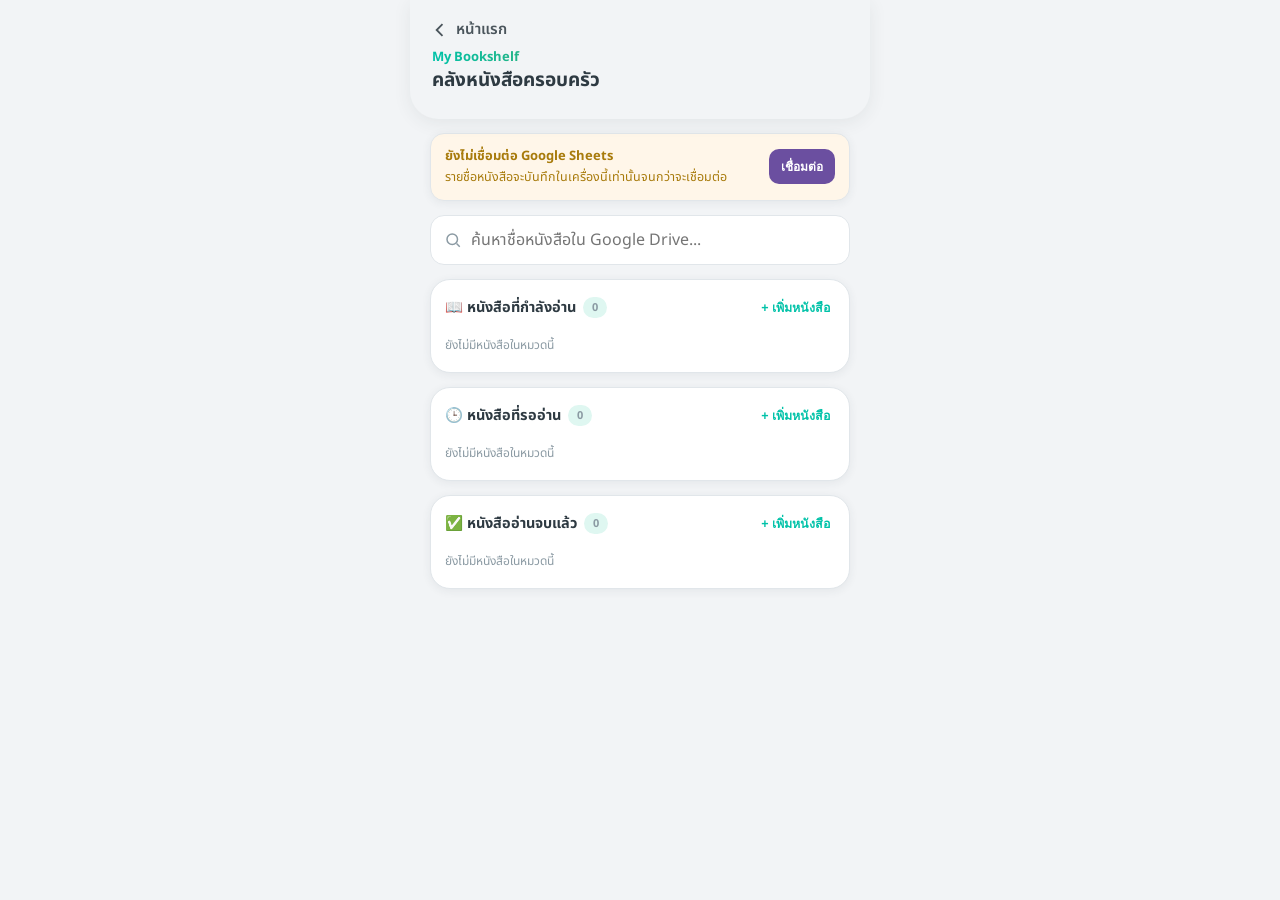
==== bookshelf/index.html @ 082a6a0f "Add files via upload" ====
<!DOCTYPE html>
<html lang="th">
<head>
<meta charset="UTF-8">
<meta name="viewport" content="width=device-width, initial-scale=1, viewport-fit=cover">
<title>My Bookshelf — My Family Funds</title>
<meta name="theme-color" content="#00C2A8">
<link rel="preconnect" href="https://fonts.googleapis.com">
<link href="https://fonts.googleapis.com/css2?family=Prompt:wght@500;600;700&family=Noto+Sans+Thai:wght@400;500;600;700&display=swap" rel="stylesheet">
<link rel="stylesheet" href="../shell.css">
<script src="../data-safety.js"></script>
<script src="https://accounts.google.com/gsi/client" async defer></script>
</head>
<body>

<div class="mff-app" style="padding-bottom:20px">

  <div class="mff-hero-wrap" style="padding-bottom:20px;border-radius:0 0 28px 28px">
    <div class="mff-topbar">
      <a class="back" href="../index.html" id="topBack">
        <svg viewBox="0 0 24 24" fill="none" stroke="currentColor" stroke-width="2.2"><path d="M15 5 8 12l7 7"/></svg>
        หน้าแรก
      </a>
      <span></span>
    </div>
    <div class="mff-hero" style="padding-top:0">
      <p class="eyebrow" style="margin-bottom:2px">My Bookshelf</p>
      <h1 style="font-size:19px;white-space:nowrap">คลังหนังสือครอบครัว</h1>
    </div>
  </div>

  <div id="sheetsBanner"></div>
  <div id="viewRoot"></div>

</div>

<script src="../config.js"></script>
<script src="../portfolio/auth-open.js"></script>
<script>
(function(){
'use strict';

const SHELVES=[
  {key:'reading', title:'หนังสือที่กำลังอ่าน', icon:'📖'},
  {key:'queued', title:'หนังสือที่รออ่าน', icon:'🕒'},
  {key:'finished', title:'หนังสืออ่านจบแล้ว', icon:'✅'},
];

/* ===================== Google Sheets sync — save shelf lists to a
   separate "BookshelfItems" tab in the same spreadsheet ===================== */
const SHEETS_SCOPE='https://www.googleapis.com/auth/spreadsheets';
const DRIVE_SCOPE='https://www.googleapis.com/auth/drive.readonly';
const CACHE_KEY='mff_bookshelf_cache_v1';
const SEARCH_CACHE_KEY='mff_bookshelf_search_cache_v2';
const BOOK_META_CACHE_KEY='mff_bookshelf_meta_cache_v1';
const TAB='BookshelfItems';
const HEADERS=['ID','Title','Status','DriveFileId','DriveFileName','MimeType','Size','WebViewLink','AddedAt','UpdatedAt'];

let sheetsToken=null, sheetsTokenExpiresAt=0, sheetsClient=null;
let driveToken=null, driveTokenExpiresAt=0, driveClient=null;
let sheetId=localStorage.getItem('google_sheet_id')||'';
let books=[]; // {id,title,status,driveFileId,driveFileName,mimeType,size,webViewLink,addedAt,updatedAt}
let view={mode:'home'}; // 'home' | 'search'
let searchResults=[];
let searchTimer=null;
let selectedFileIds=new Set();

function getGoogleClientId(){return localStorage.getItem('google_client_id')||'';}
function esc(s){return String(s??'').replace(/[&<>'"]/g,c=>({'&':'&amp;','<':'&lt;','>':'&gt;',"'":'&#39;','"':'&quot;'}[c]));}
function uuid(){return 'b_'+Date.now().toString(36)+'_'+Math.random().toString(36).slice(2,9);}
function fmtSize(bytes){
  bytes=Number(bytes)||0;
  if(!bytes) return '';
  if(bytes<1024*1024) return Math.round(bytes/1024)+' KB';
  return (bytes/1024/1024).toFixed(1)+' MB';
}
function toast(msg){
  let t=document.getElementById('mffToast');
  if(!t){ t=document.createElement('div'); t.id='mffToast';
    t.style.cssText='position:fixed;left:50%;bottom:30px;transform:translateX(-50%);background:#14211D;color:#fff;padding:10px 16px;border-radius:999px;font-size:12.5px;z-index:6500;opacity:0;transition:opacity .2s;max-width:85vw;text-align:center';
    document.body.appendChild(t);
  }
  t.textContent=msg; t.style.opacity='1';
  clearTimeout(toast._tm); toast._tm=setTimeout(()=>{t.style.opacity='0';},2600);
}

/* ===================== tiny modal helper ===================== */
function modal(title, bodyHtml, buttons){
  closeModal();
  const d=document.createElement('div');
  d.id='mffModal';
  d.style.cssText='position:fixed;inset:0;z-index:5000;background:rgba(20,33,29,.45);display:flex;align-items:flex-end;justify-content:center';
  d.innerHTML=`<div style="width:100%;max-width:460px;max-height:80vh;background:var(--bg);border-radius:22px 22px 0 0;display:flex;flex-direction:column;overflow:hidden">
    <h3 style="margin:0;padding:18px 20px 10px;font-size:16px;flex:none">${esc(title)}</h3>
    <div id="mffModalBody" style="flex:1;min-height:0;overflow-y:auto;padding:0 20px">${bodyHtml}</div>
    <div style="display:flex;gap:10px;flex:none;padding:14px 20px calc(16px + env(safe-area-inset-bottom,0px))" id="mffModalBtns"></div>
  </div>`;
  document.body.appendChild(d);
  const btnWrap=document.getElementById('mffModalBtns');
  buttons.forEach(b=>{
    const btn=document.createElement('button');
    btn.className='mff-btn '+(b.ghost?'mff-btn-ghost':'mff-btn-primary');
    btn.textContent=b.label;
    btn.onclick=b.onClick;
    btnWrap.appendChild(btn);
  });
  d.addEventListener('click',e=>{ if(e.target===d) closeModal(); });
}
function closeModal(){ document.getElementById('mffModal')?.remove(); }

/* ===================== Google Sheets sync (same pattern as other modules) ===================== */
function sheetHeaders(extra){return Object.assign({'Authorization':'Bearer '+sheetsToken},extra||{});}
function ensureSheetsClient(cid){
  if(!window.google?.accounts?.oauth2){toast('Google API ยังโหลดไม่เสร็จ ลองใหม่อีกครั้ง');return null;}
  if(!sheetsClient||sheetsClient._cid!==cid){
    sheetsClient=google.accounts.oauth2.initTokenClient({client_id:cid,scope:SHEETS_SCOPE,callback:async r=>{
      if(r.error){toast('เชื่อมต่อ Google Sheets ไม่สำเร็จ');return;}
      sheetsToken=r.access_token;
      sheetsTokenExpiresAt=Date.now()+Math.max(60,(Number(r.expires_in)||3600)-60)*1000;
      window.MFFGoogleSession?.saveSheetsToken(sheetsToken,sheetsTokenExpiresAt);
      localStorage.setItem('google_sheets_connected','1');
      renderSheetsBanner();
      if(sheetsClient._mffResolve){const rr=sheetsClient._mffResolve;sheetsClient._mffResolve=null;rr(true);}
      render(); toast('เชื่อมต่อ Google Sheets แล้ว • ยังไม่ดึงข้อมูลอัตโนมัติ');
    }});
    sheetsClient._cid=cid;
  }
  return sheetsClient;
}
async function ensureSheetsAccess(interactive=true){
  if(sheetsToken && Date.now()<sheetsTokenExpiresAt) return true;
  const cached=window.MFFGoogleSession?.getSheetsToken();
  if(cached?.token){ sheetsToken=cached.token; sheetsTokenExpiresAt=cached.expiresAt; return true; }
  if(!interactive) return false;
  const cid=getGoogleClientId(); if(!cid||!sheetId) return false;
  const c=ensureSheetsClient(cid); if(!c) return false;
  // No silent OAuth here: navigation/module load must never trigger Google authorization.
  // If the session token is absent/expired, the user must explicitly reconnect from Settings.
  return false;
}
async function sheetsApi(url,opts={}){
  if(!sheetsToken) throw new Error('Google Sheets ยังไม่ได้รับสิทธิ์');
  const r=await fetch(url,Object.assign({headers:sheetHeaders({'Content-Type':'application/json'})},opts));
  if(r.status===401||r.status===403){localStorage.removeItem('google_sheets_connected');window.MFFGoogleSession?.clearSheetsToken();sheetsToken=null;throw new Error('สิทธิ์หมดอายุ กรุณาเชื่อมต่อใหม่');}
  if(!r.ok)throw new Error(await r.text());
  return r.json();
}
async function ensureBookshelfTab(){
  const meta=await sheetsApi(`https://sheets.googleapis.com/v4/spreadsheets/${encodeURIComponent(sheetId)}?fields=sheets.properties`);
  const titles=(meta.sheets||[]).map(s=>s.properties.title);
  if(!titles.includes(TAB)){
    await sheetsApi(`https://sheets.googleapis.com/v4/spreadsheets/${encodeURIComponent(sheetId)}:batchUpdate`,{method:'POST',body:JSON.stringify({requests:[{addSheet:{properties:{title:TAB}}}]})});
    await sheetsApi(`https://sheets.googleapis.com/v4/spreadsheets/${encodeURIComponent(sheetId)}/values/${TAB}!A1?valueInputOption=USER_ENTERED`,{method:'PUT',body:JSON.stringify({range:`${TAB}!A1`,majorDimension:'ROWS',values:[HEADERS]})});
  }
}
function mergeById(localList, remoteList){
  const map=new Map();
  remoteList.forEach(r=>map.set(r.id, r));
  localList.forEach(l=>{
    const r=map.get(l.id);
    if(!r){ map.set(l.id, l); return; }
    const lt=Date.parse(l.updatedAt)||0, rt=Date.parse(r.updatedAt)||0;
    map.set(l.id, lt>rt ? l : r);
  });
  return Array.from(map.values());
}
async function pullBooks(force){
  const j=await sheetsApi(`https://sheets.googleapis.com/v4/spreadsheets/${encodeURIComponent(sheetId)}/values/${TAB}!A:J`);
  const rows=(j.values||[]).slice(1);
  const remote=rows.filter(r=>r[0]).map(r=>({id:r[0],title:r[1]||'',status:r[2]||'queued',driveFileId:r[3]||'',driveFileName:r[4]||'',mimeType:r[5]||'',size:r[6]||'',webViewLink:r[7]||'',addedAt:r[8]||'',updatedAt:r[9]||''}));
  if(force){ books=remote; saveCache(); return; }
  const merged=mergeById(books, remote);
  const needsPushBack = JSON.stringify(merged.slice().sort((a,b)=>a.id<b.id?-1:1)) !== JSON.stringify(remote.slice().sort((a,b)=>a.id<b.id?-1:1));
  books=merged;
  saveCache();
  if(needsPushBack) await pushBooks();
}
async function pushBooks(){
  const values=[HEADERS].concat(books.map(b=>[b.id,b.title,b.status,b.driveFileId,b.driveFileName,b.mimeType,b.size,b.webViewLink,b.addedAt,b.updatedAt]));
  await ensureBookshelfTab();
  await sheetsApi(`https://sheets.googleapis.com/v4/spreadsheets/${encodeURIComponent(sheetId)}/values/${TAB}!A:J:clear`,{method:'POST',body:'{}'});
  await sheetsApi(`https://sheets.googleapis.com/v4/spreadsheets/${encodeURIComponent(sheetId)}/values/${TAB}!A1?valueInputOption=USER_ENTERED`,{method:'PUT',body:JSON.stringify({range:`${TAB}!A1`,majorDimension:'ROWS',values})});
}
async function syncSave(){
  saveCache();
  try{ localStorage.setItem('mff_sync_dirty_v1_bookshelf','1'); }catch(e){}
  toast('บันทึกในเครื่องแล้ว • กด Smart Sync ที่ Settings เพื่อซิงก์ Google Sheets');
}
function saveCache(){ try{ localStorage.setItem(CACHE_KEY, JSON.stringify(books)); }catch(e){} }
function loadCache(){ try{ const raw=localStorage.getItem(CACHE_KEY); if(raw) books=JSON.parse(raw); }catch(e){} }

function renderSheetsBanner(){
  const el=document.getElementById('sheetsBanner');
  const connected = sheetsToken || (localStorage.getItem('google_sheets_connected')==='1' && sheetId);
  if(!connected){
    el.innerHTML=`
      <div class="mff-banner">
        <div><b>ยังไม่เชื่อมต่อ Google Sheets</b>รายชื่อหนังสือจะบันทึกในเครื่องนี้เท่านั้นจนกว่าจะเชื่อมต่อ</div>
        <button id="connectSheetsBtn" type="button">เชื่อมต่อ</button>
      </div>`;
    document.getElementById('connectSheetsBtn').onclick=openConnectSheetsForm;
    return;
  }
  const lastSync=localStorage.getItem('sheet_last_sync_bookshelf');
  el.innerHTML=`
    <div class="mff-sync-bar">
      <div class="mff-sync-bar-status">☁️ เชื่อมต่อ Google Sheets แล้ว${lastSync?(' • ซิงก์ล่าสุด '+esc(lastSync)):''}</div>
      <div class="mff-sync-bar-actions">
        <a href="../settings/index.html" class="mff-sync-bar-btn" style="text-decoration:none;display:inline-block">จัดการซิงก์ที่ Setting</a>
      </div>
    </div>`;
}
function openConnectSheetsForm(){
  const cid=localStorage.getItem('google_client_id')||'';
  const sid=sheetId||'';
  const html=`
    <div class="mff-field-row"><div class="lbl">Client ID</div><input id="cfCid" value="${esc(cid)}" placeholder="วาง Google OAuth Client ID"></div>
    <div class="mff-field-row"><div class="lbl">Sheet ID</div><input id="cfSid" value="${esc(sid)}" placeholder="ใช้ Spreadsheet ID เดียวกับโมดูลอื่น"></div>
    <p style="font-size:11.5px;color:var(--ink-soft);padding:0 0 6px">ใช้ Client ID / Sheet ID ชุดเดียวกับโมดูลอื่นได้เลย ข้อมูลจะไปอยู่คนละแท็บ (BookshelfItems)</p>`;
  modal('เชื่อมต่อ Google Sheets', html, [
    {label:'ยกเลิก', ghost:true, onClick:closeModal},
    {label:'เชื่อมต่อ', onClick:async()=>{
      const cid=document.getElementById('cfCid').value.trim();
      const sid=document.getElementById('cfSid').value.trim();
      if(!cid||!sid){ toast('กรุณากรอกให้ครบ'); return; }
      localStorage.setItem('google_client_id',cid);
      sheetId=sid; localStorage.setItem('google_sheet_id',sid);
      closeModal();
      const c=ensureSheetsClient(cid);
      if(c) c.requestAccessToken({prompt:'consent'});
    }}
  ]);
}

/* ===================== Google Drive (read-only search + download) ===================== */
function ensureDriveClient(cid){
  if(!window.google?.accounts?.oauth2){toast('Google API ยังโหลดไม่เสร็จ ลองใหม่อีกครั้ง');return null;}
  if(!driveClient||driveClient._cid!==cid){
    driveClient=google.accounts.oauth2.initTokenClient({client_id:cid,scope:DRIVE_SCOPE,callback:r=>{
      if(r.error){toast('เชื่อมต่อ Google Drive ไม่สำเร็จ');return;}
      driveToken=r.access_token;
      driveTokenExpiresAt=Date.now()+Math.max(60,(Number(r.expires_in)||3600)-60)*1000;
      window.MFFGoogleSession?.saveDriveToken(driveToken,driveTokenExpiresAt);
      localStorage.setItem('google_drive_connected','1');
      if(driveClient._mffResolve){const rr=driveClient._mffResolve;driveClient._mffResolve=null;rr(true);}
    }});
    driveClient._cid=cid;
  }
  return driveClient;
}
async function ensureDriveAccess(promptType){
  if(driveToken && Date.now()<driveTokenExpiresAt) return true;
  const cached=window.MFFGoogleSession?.getDriveToken();
  if(cached?.token){ driveToken=cached.token; driveTokenExpiresAt=cached.expiresAt; return true; }
  const cid=getGoogleClientId();
  if(!cid){ toast('กรุณาเชื่อมต่อ Google Sheets ก่อน (ใช้ Client ID เดียวกัน)'); return false; }
  const c=ensureDriveClient(cid); if(!c) return false;
  // Only an explicit user action should request Drive OAuth.
  if(promptType==='consent'){
    return new Promise(resolve=>{
      c._mffResolve=resolve;
      try{ c.requestAccessToken({prompt:'consent'}); }catch(e){ c._mffResolve=null; resolve(false); }
      setTimeout(()=>{ if(c._mffResolve){ c._mffResolve=null; resolve(!!driveToken); } },8000);
    });
  }
  return false;
}
function fileIconSvg(mimeType){
  if((mimeType||'').includes('pdf')) return `<svg viewBox="0 0 24 24" fill="none" stroke="currentColor" stroke-width="1.8"><path d="M6 3h8l4 4v14H6z"/><path d="M14 3v4h4"/></svg>`;
  if((mimeType||'').includes('image')) return `<svg viewBox="0 0 24 24" fill="none" stroke="currentColor" stroke-width="1.8"><rect x="3" y="4" width="18" height="16" rx="2"/><circle cx="8.5" cy="9.5" r="1.5"/><path d="m21 16-5-5-9 9"/></svg>`;
  return `<svg viewBox="0 0 24 24" fill="none" stroke="currentColor" stroke-width="1.8"><path d="M6 3h8l4 4v14H6z"/><path d="M14 3v4h4"/><path d="M9 13h6M9 17h6"/></svg>`;
}
function normalizeSearchTerm(term){return String(term||'').trim().toLowerCase().replace(/\s+/g,' ');}
function bookCacheKey(file){
  if(file && file.id) return 'drive:'+String(file.id);
  return 'title:'+normalizeSearchTerm(file && (file.title||file.name||''));
}
function loadSearchCache(){try{return JSON.parse(localStorage.getItem(SEARCH_CACHE_KEY)||'{}')||{};}catch(e){return {};}}
function saveSearchCache(cache){try{localStorage.setItem(SEARCH_CACHE_KEY,JSON.stringify(cache));}catch(e){}}
function loadBookMetaCache(){try{return JSON.parse(localStorage.getItem(BOOK_META_CACHE_KEY)||'{}')||{};}catch(e){return {};}}
function saveBookMetaCache(cache){try{localStorage.setItem(BOOK_META_CACHE_KEY,JSON.stringify(cache));}catch(e){}}
function cacheSearchResults(term,results){
  const cache=loadSearchCache();
  const now=new Date().toISOString();
  cache[normalizeSearchTerm(term)]={results:Array.isArray(results)?results:[],fetchedAt:now,version:2};
  (Array.isArray(results)?results:[]).forEach(f=>{
    const k=bookCacheKey(f); if(!k)return;
    const meta=loadBookMetaCache();
    meta[k]=Object.assign({},meta[k]||{},f,{cachedAt:now});
    saveBookMetaCache(meta);
  });
  saveSearchCache(cache);
}
function clearBookSearchCache(){try{localStorage.removeItem(SEARCH_CACHE_KEY);localStorage.removeItem(BOOK_META_CACHE_KEY);}catch(e){} toast('ล้างแคชการค้นหาแล้ว');}
function findSavedBook(term){
  const k=normalizeSearchTerm(term); if(!k)return null;
  return books.find(b=>normalizeSearchTerm(b.title)===k) || books.find(b=>normalizeSearchTerm(b.driveFileName)===k) || null;
}
async function driveQuickSearch(term){
  const q=encodeURIComponent(`name contains '${term.replace(/'/g,"\\'")}' and trashed=false`);
  const url=`https://www.googleapis.com/drive/v3/files?q=${q}&fields=files(id,name,mimeType,size,webViewLink)&pageSize=30&supportsAllDrives=true&includeItemsFromAllDrives=true&corpora=allDrives`;
  const r=await fetch(url,{headers:{Authorization:'Bearer '+driveToken}});
  if(r.status===401||r.status===403){ driveToken=null; window.MFFGoogleSession?.clearDriveToken(); throw new Error('สิทธิ์ Drive หมดอายุ กรุณาเชื่อมต่อใหม่'); }
  if(!r.ok) throw new Error(await r.text());
  const j=await r.json();
  return j.files||[];
}
async function doSearch(term,force=false){
  const box=document.getElementById('searchStatus');
  const key=normalizeSearchTerm(term);
  if(!key){ searchResults=[]; selectedFileIds.clear(); renderSearchView(); return; }
  const cache=loadSearchCache();
  if(!force && cache[key]?.results){
    searchResults=cache[key].results;
    renderSearchView();
    return;
  }
  const ok=await ensureDriveAccess();
  if(!ok){ if(box) box.textContent='ยังไม่ได้เชื่อมต่อ Google Drive'; renderDriveConnectPrompt(); return; }
  if(box) box.textContent='กำลังค้นหาครั้งแรก...';
  try{
    searchResults=await driveQuickSearch(term);
    cache[key]={results:searchResults,fetchedAt:new Date().toISOString()};
    saveSearchCache(cache);
    renderSearchView();
  }catch(e){
    console.error(e);
    if(box) box.textContent='ค้นหาไม่สำเร็จ: '+e.message;
  }
}
async function downloadDriveFile(file, btnEl){
  btnEl?.classList.add('loading');
  try{
    const ok=await ensureDriveAccess('none');
    if(!ok) throw new Error('ยังไม่ได้เชื่อมต่อ Google Drive');
    const isNative=(file.mimeType||'').startsWith('application/vnd.google-apps.');
    const url=isNative
      ? `https://www.googleapis.com/drive/v3/files/${file.id}/export?mimeType=application/pdf`
      : `https://www.googleapis.com/drive/v3/files/${file.id}?alt=media`;
    const r=await fetch(url,{headers:{Authorization:'Bearer '+driveToken}});
    if(!r.ok) throw new Error('ดาวน์โหลดไม่สำเร็จ');
    const blob=await r.blob();
    const a=document.createElement('a');
    a.href=URL.createObjectURL(blob);
    a.download=isNative ? (file.name+'.pdf') : file.name;
    document.body.appendChild(a); a.click(); a.remove();
    toast('ดาวน์โหลดแล้ว');
  }catch(e){ toast(e.message||'ดาวน์โหลดไม่สำเร็จ'); }
  btnEl?.classList.remove('loading');
}

/* ===================== rendering ===================== */
function render(){
  const root=document.getElementById('viewRoot');
  if(view.mode==='search'){ renderSearchView(); return; }
  root.innerHTML=`
    <div class="mff-search-wrap">
      <svg viewBox="0 0 24 24" fill="none" stroke="currentColor" stroke-width="2"><circle cx="11" cy="11" r="7"/><path d="m21 21-4.3-4.3"/></svg>
      <input id="bookSearch" class="mff-search-input" placeholder="ค้นหาชื่อหนังสือใน Google Drive..." autocomplete="off">
    </div>
    ${SHELVES.map(sh=>renderShelf(sh)).join('')}
  `;
  document.getElementById('bookBack')?.remove();
  const input=document.getElementById('bookSearch');
  input.addEventListener('input',()=>{
    clearTimeout(searchTimer);
    const term=input.value;
    searchTimer=setTimeout(()=>{
      if(term.trim()){ view={mode:'search'}; doSearch(term); }
    },450);
  });
  input.addEventListener('keydown',e=>{ if(e.key==='Enter'){ clearTimeout(searchTimer); view={mode:'search'}; doSearch(input.value); } });

  wireShelfEvents();
}

function renderShelf(sh){
  const list=books.filter(b=>b.status===sh.key);
  return `
    <div class="mff-shelf" data-shelf="${sh.key}">
      <div class="mff-shelf-head">
        <h4>${sh.icon} ${sh.title} <span class="count">${list.length}</span></h4>
        <button class="mff-shelf-add" data-addmanual="${sh.key}">+ เพิ่มหนังสือ</button>
      </div>
      ${list.length? list.map(b=>`
        <div class="mff-book-row" data-id="${esc(b.id)}">
          <div class="b-icon">${fileIconSvg(b.mimeType)}</div>
          <div class="b-title">${b.webViewLink?`<a href="${esc(b.webViewLink)}" target="_blank" rel="noopener">${esc(b.title)}</a>`:esc(b.title)}</div>
          <button class="b-del" data-del="${esc(b.id)}" aria-label="ลบ">×</button>
        </div>`).join('') : `<div class="mff-shelf-empty">ยังไม่มีหนังสือในหมวดนี้</div>`}
    </div>`;
}

function wireShelfEvents(){
  document.querySelectorAll('[data-addmanual]').forEach(btn=>{
    btn.addEventListener('click',()=>openManualAddModal(btn.dataset.addmanual));
  });
  document.querySelectorAll('[data-del]').forEach(btn=>{
    btn.addEventListener('click',()=>{
      const id=btn.dataset.del;
      const b=books.find(x=>x.id===id);
      modal('ลบหนังสือเล่มนี้?', `<p style="font-size:13.5px;color:var(--ink-soft);margin:14px 0">ต้องการลบ "<b>${esc(b?.title||'')}</b>" ออกจากชั้นหนังสือใช่ไหม</p>`, [
        {label:'ยกเลิก', ghost:true, onClick:closeModal},
        {label:'ลบ', onClick:async()=>{
          books=books.filter(x=>x.id!==id);
          closeModal(); render();
          await syncSave();
        }}
      ]);
    });
  });
}

function openManualAddModal(shelfKey){
  const html=`
    <div class="mff-search-wrap" style="margin:14px 0 0">
      <svg viewBox="0 0 24 24" fill="none" stroke="currentColor" stroke-width="2"><circle cx="11" cy="11" r="7"/><path d="m21 21-4.3-4.3"/></svg>
      <input id="manualSearch" class="mff-search-input" placeholder="พิมพ์ชื่อหนังสือเพื่อค้นหาใน Drive..." autocomplete="off">
    </div>
    <div id="manualStatus" style="font-size:11.5px;color:var(--ink-soft);padding:8px 2px 0">พิมพ์เพื่อค้นหาไฟล์จริงจาก Google Drive</div>
    <div id="manualResults" style="padding:6px 0 4px"></div>
    <div style="border-top:1px solid var(--line);margin-top:6px;padding-top:10px 0 0">
      <button type="button" id="manualFallbackBtn" style="width:100%;text-align:left;background:none;border:0;color:var(--primary);font-size:12px;font-weight:600;cursor:pointer;padding:10px 0">
        ไม่เจอไฟล์ที่ต้องการ? เพิ่มแค่ชื่อหนังสือเอง (ไม่ผูกไฟล์) →
      </button>
    </div>
  `;
  modal('เพิ่มหนังสือ', html, [
    {label:'ยกเลิก', ghost:true, onClick:closeModal}
  ]);

  const input=document.getElementById('manualSearch');
  const statusEl=document.getElementById('manualStatus');
  const resultsEl=document.getElementById('manualResults');
  let timer=null;

  async function runSearch(term){
    if(!term.trim()){ resultsEl.innerHTML=''; statusEl.textContent='พิมพ์เพื่อค้นหาไฟล์จริงจาก Google Drive'; return; }
    const ok=await ensureDriveAccess();
    if(!ok){ statusEl.textContent='ยังไม่ได้เชื่อมต่อ Google Drive'; closeModal(); renderDriveConnectPrompt(); return; }
    statusEl.textContent='กำลังค้นหา...';
    try{
      const files=await driveQuickSearch(term);
      statusEl.textContent=files.length?`พบ ${files.length} รายการ — แตะเพื่อเพิ่ม`:'ไม่พบไฟล์ที่ตรงกับคำค้นหา';
      resultsEl.innerHTML=files.map(f=>`
        <div class="mff-file-row" data-pickfile="${esc(f.id)}" style="cursor:pointer;padding:9px 10px">
          <div class="mff-file-icon" style="width:34px;height:34px">${fileIconSvg(f.mimeType)}</div>
          <div class="mff-file-meta">
            <div class="fn" style="font-size:12.5px">${esc(f.name)}</div>
            <div class="fs">${fmtSize(f.size)}</div>
          </div>
        </div>`).join('');
      resultsEl.querySelectorAll('[data-pickfile]').forEach(row=>{
        row.addEventListener('click', async()=>{
          const f=files.find(x=>x.id===row.dataset.pickfile);
          if(!f) return;
          const now=new Date().toISOString();
          const exists=books.find(b=>b.driveFileId===f.id || normalizeSearchTerm(b.title)===normalizeSearchTerm(f.name));
          if(exists){ toast('หนังสือเล่มนี้มีอยู่ใน My Books แล้ว'); return; }
          books.push({id:uuid(), title:f.name, status:shelfKey, driveFileId:f.id, driveFileName:f.name, mimeType:f.mimeType||'', size:f.size||'', webViewLink:f.webViewLink||'', addedAt:now, updatedAt:now});
          closeModal(); render();
          toast('เพิ่มหนังสือแล้ว');
          await syncSave();
        });
      });
    }catch(e){ statusEl.textContent='ค้นหาไม่สำเร็จ: '+e.message; }
  }

  input.addEventListener('input',()=>{ clearTimeout(timer); const term=input.value; timer=setTimeout(()=>runSearch(term),450); });
  input.addEventListener('keydown',e=>{ if(e.key==='Enter'){ clearTimeout(timer); runSearch(input.value); } });

  document.getElementById('manualFallbackBtn').addEventListener('click',()=>{
    const title=(input.value||'').trim();
    openManualTitleOnlyModal(shelfKey, title);
  });
}

function openManualTitleOnlyModal(shelfKey, prefill){
  const html=`<div class="mff-field-row" style="padding-top:14px"><div class="lbl">ชื่อหนังสือ</div><input id="manualTitle" placeholder="พิมพ์ชื่อหนังสือ" value="${esc(prefill||'')}"></div>
  <p style="font-size:11.5px;color:var(--ink-faint);padding:0 0 6px">เพิ่มแบบนี้จะไม่มีไฟล์ผูกไว้ เปิดอ่าน/ดาวน์โหลดไม่ได้ เหมาะกับหนังสือเล่มจริงที่ไม่ได้อยู่ใน Drive</p>`;
  modal('เพิ่มชื่อหนังสือ (ไม่ผูกไฟล์)', html, [
    {label:'ยกเลิก', ghost:true, onClick:closeModal},
    {label:'บันทึก', onClick:async()=>{
      const title=document.getElementById('manualTitle').value.trim();
      if(!title){ toast('กรุณากรอกชื่อหนังสือ'); return; }
      const now=new Date().toISOString();
      books.push({id:uuid(), title, status:shelfKey, driveFileId:'', driveFileName:'', mimeType:'', size:'', webViewLink:'', addedAt:now, updatedAt:now});
      closeModal(); render();
      await syncSave();
    }}
  ]);
}

/* ===================== search results view (separate page) ===================== */
function renderDriveConnectPrompt(){
  modal('เชื่อมต่อ Google Drive', `
    <p style="font-size:13px;color:var(--ink-soft);padding:14px 0 0;line-height:1.7">
      ต้องขอสิทธิ์เข้าถึง Google Drive (แบบอ่านอย่างเดียว) เพื่อค้นหาไฟล์หนังสือในไดรฟ์หลักที่รวมทุกบัญชีไว้แล้ว
    </p>`, [
    {label:'ยกเลิก', ghost:true, onClick:closeModal},
    {label:'เชื่อมต่อ Drive', onClick:async()=>{ closeModal(); const ok=await ensureDriveAccess('consent'); if(ok){ const term=document.getElementById('searchInput2')?.value||''; doSearch(term); } }}
  ]);
}

function renderSearchView(){
  const root=document.getElementById('viewRoot');
  const selCount=selectedFileIds.size;
  root.innerHTML=`
    <div class="mff-back-row">
      <a href="#" id="bookBack">
        <svg viewBox="0 0 24 24" fill="none" stroke="currentColor" stroke-width="2.2"><path d="M15 5 8 12l7 7"/></svg>
        กลับหน้าหลัก
      </a>
    </div>
    <div class="mff-search-wrap">
      <svg viewBox="0 0 24 24" fill="none" stroke="currentColor" stroke-width="2"><circle cx="11" cy="11" r="7"/><path d="m21 21-4.3-4.3"/></svg>
      <input id="searchInput2" class="mff-search-input" placeholder="ค้นหาชื่อหนังสือใน Google Drive..." autocomplete="off">
    </div>
    <div class="mff-search-status" id="searchStatus" style="display:flex;justify-content:space-between;align-items:center;gap:8px"><span>${searchResults.length?`พบ ${searchResults.length} รายการ${selCount?` • เลือกไว้ ${selCount} เล่ม`:''}`:'พิมพ์ชื่อหนังสือเพื่อค้นหา'}</span><button type="button" id="refreshBookSearch" style="border:1px solid var(--line);background:var(--surface);border-radius:9px;padding:5px 8px;font:inherit;font-size:11px;color:var(--primary)">↻ อัปเดตข้อมูล</button></div>
    <div class="mff-file-list" style="padding-bottom:${selCount?90:30}px">
      ${searchResults.map(f=>{
        const picked=selectedFileIds.has(f.id);
        return `
        <div class="mff-file-row" data-fileid="${esc(f.id)}" style="${picked?'border-color:var(--invest);background:var(--invest-soft)':''}">
          <div class="mff-file-icon">${fileIconSvg(f.mimeType)}</div>
          <div class="mff-file-meta">
            <div class="fn">${f.webViewLink?`<a href="${esc(f.webViewLink)}" target="_blank" rel="noopener">${esc(f.name)}</a>`:esc(f.name)}</div>
            <div class="fs">${fmtSize(f.size)}</div>
          </div>
          <button class="mff-shelf-add" data-open="${esc(f.webViewLink||'')}" title="เปิดดู" style="border:1px solid var(--line);border-radius:9px;padding:6px 8px">
            <svg viewBox="0 0 24 24" width="15" height="15" fill="none" stroke="currentColor" stroke-width="2"><path d="M14 3h7v7"/><path d="M10 14 21 3"/><path d="M21 14v5a2 2 0 0 1-2 2H5a2 2 0 0 1-2-2V7a2 2 0 0 1 2-2h5"/></svg>
          </button>
          <button class="mff-file-dl" data-dl="${esc(f.id)}" aria-label="ดาวน์โหลด">
            <svg viewBox="0 0 24 24" fill="none" stroke="currentColor" stroke-width="2"><path d="M12 3v12"/><path d="m7 10 5 5 5-5"/><path d="M5 21h14"/></svg>
          </button>
          <button class="mff-file-dl" style="background:${picked?'var(--invest)':'var(--surface)'};color:${picked?'#fff':'var(--invest)'};border:1.5px solid var(--invest)" data-select="${esc(f.id)}" aria-label="เลือก">
            ${picked
              ? `<svg viewBox="0 0 24 24" fill="none" stroke="currentColor" stroke-width="2.6"><path d="M5 13l4 4L19 7"/></svg>`
              : `<svg viewBox="0 0 24 24" fill="none" stroke="currentColor" stroke-width="2.2"><path d="M12 5v14M5 12h14"/></svg>`}
          </button>
        </div>`;}).join('')}
    </div>
    ${selCount?`
    <div style="position:fixed;left:50%;bottom:0;transform:translateX(-50%);width:100%;max-width:460px;background:var(--bg);border-top:0;padding:12px 20px calc(12px + env(safe-area-inset-bottom,0px));box-shadow:0 -8px 24px rgba(15,91,77,.12);z-index:40">
      <button class="mff-btn mff-btn-primary" id="assignSelectedBtn" style="width:100%">เพิ่ม ${selCount} เล่มที่เลือกเข้าชั้นหนังสือ</button>
    </div>`:''}
  `;
  document.getElementById('bookBack').addEventListener('click',e=>{ e.preventDefault(); view={mode:'home'}; render(); });
  document.getElementById('refreshBookSearch').addEventListener('click',()=>doSearch(document.getElementById('searchInput2').value,true));
  const input2=document.getElementById('searchInput2');
  input2.value=document.getElementById('bookSearch')?.value || input2.value;
  input2.addEventListener('input',()=>{
    clearTimeout(searchTimer);
    const term=input2.value;
    searchTimer=setTimeout(()=>doSearch(term),450);
  });
  input2.addEventListener('keydown',e=>{ if(e.key==='Enter'){ clearTimeout(searchTimer); doSearch(input2.value); } });

  root.querySelectorAll('[data-open]').forEach(btn=>{
    btn.addEventListener('click',()=>{ if(btn.dataset.open) window.open(btn.dataset.open,'_blank','noopener'); else toast('ไม่มีลิงก์เปิดดูสำหรับไฟล์นี้'); });
  });
  root.querySelectorAll('[data-dl]').forEach(btn=>{
    btn.addEventListener('click',()=>{
      const f=searchResults.find(x=>x.id===btn.dataset.dl);
      if(f) downloadDriveFile(f, btn);
    });
  });
  root.querySelectorAll('[data-select]').forEach(btn=>{
    btn.addEventListener('click',()=>{
      const id=btn.dataset.select;
      if(selectedFileIds.has(id)) selectedFileIds.delete(id); else selectedFileIds.add(id);
      renderSearchView();
    });
  });
  document.getElementById('assignSelectedBtn')?.addEventListener('click',()=>{
    const files=searchResults.filter(f=>selectedFileIds.has(f.id));
    if(files.length) openAssignShelfModal(files);
  });
}

function openAssignShelfModal(files){
  const multi=files.length>1;
  const titleTxt=multi?`เพิ่ม ${files.length} เล่มที่เลือกไปยัง...`:`เพิ่ม "${files[0].name}" ไปยัง...`;
  const html=`
    <div style="padding:14px 0 4px">
      ${SHELVES.map(sh=>`
        <button type="button" class="mff-shelf-pick-btn" data-pick="${sh.key}">
          <svg viewBox="0 0 24 24" fill="none" stroke="currentColor" stroke-width="2"><path d="M12 5v14M5 12h14"/></svg>
          ${sh.icon} ${sh.title}
        </button>`).join('')}
    </div>`;
  modal(titleTxt, html, [
    {label:'ยกเลิก', ghost:true, onClick:closeModal}
  ]);
  document.querySelectorAll('[data-pick]').forEach(btn=>{
    btn.addEventListener('click', async()=>{
      const status=btn.dataset.pick;
      const now=new Date().toISOString();
      files.forEach(file=>{
        const exists=books.find(b=>b.driveFileId===file.id || normalizeSearchTerm(b.title)===normalizeSearchTerm(file.name));
        if(exists) return;
        books.push({
          id:uuid(), title:file.name, status,
          driveFileId:file.id, driveFileName:file.name, mimeType:file.mimeType||'',
          size:file.size||'', webViewLink:file.webViewLink||'', addedAt:now, updatedAt:now
        });
      });
      closeModal();
      toast(`เพิ่ม ${files.length} เล่มเข้าชั้นหนังสือแล้ว`);
      selectedFileIds.clear();
      renderSearchView();
      await syncSave();
    });
  });
}

/* ===================== boot ===================== */
loadCache();
renderSheetsBanner();
render();

window.addEventListener('load', async ()=>{
  // Google is not contacted automatically when opening a module. Use Smart Sync in Settings.
});

})();
</script>


<script id="mff-module-ready-v14">
(function(){const p=new URLSearchParams(location.search);if(p.get('audit')!=='1')return;setTimeout(function(){if(!window.parent||window.parent===window)return;try{window.parent.postMessage({type:'MFF_MODULE_READY',module:'My Bookshelf',version:'V14',detail:'ระบบโมดูลและ Google Sheets adapter พร้อม'},window.location.origin)}catch(e){}},80)})();
</script>

</body>
</html>
---- shell.css ----
/* ===== My Family Funds — App Shell =====
   Shared visual language across the 4-module home and placeholder modules.
   Palette and type intentionally match the Portfolio module so moving
   between the shell and that module feels like one continuous product. */

:root{
  --bg:#F2F4F6;
  --bg-deep:#F2F4F6;
  --surface:#FFFFFF;
  --ink:#2E3A42;
  --ink-soft:#5C6B74;
  --ink-faint:#8B9AA3;
  --primary:#00C2A8;
  --primary-light:#00967F;
  --primary-soft:#DFF7F1;
  --line:#E1E6EA;
  --gold:#F0C33C;
  --gold-text:#A87B0C;
  --income:#1F9D6C;
  --income-soft:#DCEFE4;
  --expense:#E0654B;
  --expense-soft:#F3DFDA;
  --invest:#6C63FF;
  --invest-soft:#ECEBFF;
  --shadow-card: 0 2px 10px rgba(46,58,66,.07);
  --shadow-hero: 0 4px 18px rgba(46,58,66,.08);
  --shadow-inset: none;
  --radius-l:26px;
  --radius-m:18px;
  --safe-t: env(safe-area-inset-top, 0px);
  --safe-b: env(safe-area-inset-bottom, 0px);
}

*{box-sizing:border-box}
html,body{margin:0;padding:0}
body{
  font-family:'Noto Sans Thai','Prompt',system-ui,-apple-system,sans-serif;
  color:var(--ink);
  background:var(--bg);
  min-height:100svh;
}

/* Page body is always the plain mint base — no viewport-relative color
   tricks here, so nothing can drift or cut through content on any
   screen size. */
body{background:var(--bg)}

.mff-app{
  max-width:460px;
  margin:0 auto;
  min-height:100svh;
  position:relative;
  padding-bottom:calc(84px + var(--safe-b));
  background:var(--bg);
}

/* Watery duotone header — sized to ITS OWN CONTENT (topbar + greeting),
   never to the viewport, so the colour block always ends exactly where
   the header ends, on every device, instead of cutting through cards. */
.mff-hero-wrap{
  position:relative;
  overflow:hidden;
  background:var(--bg);
  box-shadow:var(--shadow-hero);
  border-radius:0 0 32px 32px;
  padding-bottom:44px; /* room for the grid to overlap into */
}
.mff-hero-wrap svg.wave{display:none}

/* ---------- top bar ---------- */
.mff-topbar{
  display:flex;align-items:center;justify-content:space-between;
  padding:calc(18px + var(--safe-t)) 20px 6px;
  color:var(--ink);
  position:relative;
}
.mff-topbar .back{
  display:inline-flex;align-items:center;gap:6px;
  color:var(--ink);text-decoration:none;font-size:15px;font-weight:600;
  opacity:.85;
}
.mff-topbar .back svg{width:20px;height:20px}
.mff-topbar .dots{display:flex;gap:14px;opacity:.7;color:var(--ink)}

/* ---------- greeting header (home) ---------- */
.mff-hero{padding:6px 22px 6px;color:var(--ink);position:relative}
.mff-hero .eyebrow{
  font-size:13px;font-weight:700;margin:0 0 4px;
  background:linear-gradient(90deg,var(--primary),var(--gold-text));
  -webkit-background-clip:text;background-clip:text;color:transparent;
}
.mff-hero h1{font-size:26px;line-height:1.25;margin:0;font-weight:700;color:var(--ink)}
.mff-hero h1 b{color:var(--primary)}

/* ---------- module grid ---------- */
.mff-grid{
  display:grid;grid-template-columns:1fr 1fr;gap:16px;
  padding:0 20px;margin-top:-30px;
  position:relative;
}
.mff-card{
  background:var(--surface);
  border-radius:var(--radius-l);
  box-shadow:var(--shadow-card);
  padding:22px 16px 18px;
  text-align:center;
  text-decoration:none;
  color:var(--ink);
  display:flex;flex-direction:column;align-items:center;gap:10px;
  border:1px solid var(--line);
  position:relative;
  transition:transform .15s ease, box-shadow .15s ease;
}
.mff-card:active{transform:scale(.97)}
.mff-card .ribbon{
  position:absolute;top:10px;right:10px;background:var(--gold);color:#4A3600;
  font-size:9.5px;font-weight:700;padding:2px 7px;border-radius:999px;
}
.mff-card .icon-wrap{
  width:58px;height:58px;border-radius:18px;
  display:flex;align-items:center;justify-content:center;
  background:var(--primary-soft);color:var(--primary);
}
.mff-card .icon-wrap svg{width:30px;height:30px}
.mff-card .avatar{width:58px;height:58px;border-radius:50%;overflow:hidden;background:var(--primary-soft);display:flex;align-items:center;justify-content:center}
.mff-card .avatar svg{width:34px;height:34px;color:var(--primary)}
.mff-card h3{margin:2px 0 0;font-size:16.5px;font-weight:700}
.mff-card p{margin:0;font-size:12px;color:var(--ink-soft);line-height:1.5}
.mff-card .soon{
  position:absolute;top:12px;right:12px;font-size:10px;font-weight:700;
  background:var(--primary-soft);color:var(--primary);border-radius:999px;padding:3px 8px;
}

/* ---------- bottom nav ---------- */
.mff-bottomnav{
  position:fixed;left:0;right:0;bottom:0;
  max-width:460px;margin:0 auto;
  background:var(--bg);
  display:flex;justify-content:space-around;align-items:center;
  padding:10px 8px calc(10px + var(--safe-b));
  box-shadow:0 -6px 16px -4px #c3cbd0;
}
.mff-navbtn{
  border:0;background:none;display:flex;flex-direction:column;align-items:center;gap:4px;
  color:var(--ink-faint);font-size:10px;font-weight:600;cursor:pointer;padding:4px 10px;
  text-decoration:none;position:relative;
}
.mff-navbtn svg{width:22px;height:22px}
.mff-navbtn.active{color:var(--primary)}
.mff-navbtn .mff-badge-dot{
  position:absolute;top:0;right:10px;min-width:15px;height:15px;padding:0 3px;border-radius:999px;
  background:var(--expense);color:#fff;font-size:9px;font-weight:800;line-height:15px;text-align:center;
}

/* ---------- bottom-sheet modal (search / notifications) ---------- */
.mff-sheet-overlay{position:fixed;inset:0;z-index:5000;background:rgba(46,58,66,.35);display:flex;align-items:flex-end;justify-content:center}
.mff-sheet-card{width:100%;max-width:460px;max-height:80vh;background:var(--bg);box-shadow:var(--shadow-hero);border-radius:22px 22px 0 0;display:flex;flex-direction:column;overflow:hidden}
.mff-sheet-head{display:flex;align-items:center;justify-content:space-between;gap:10px;padding:18px 20px 12px;border-bottom:1px solid var(--line);flex:none}
.mff-sheet-head h3{margin:0;font-size:16px}
.mff-sheet-close{border:0;background:var(--primary-soft);color:var(--primary);width:44px;height:44px;border-radius:50%;font-size:16px;cursor:pointer;flex:none}
.mff-sheet-body{flex:1;min-height:0;overflow-y:auto;-webkit-overflow-scrolling:touch;padding:14px 20px calc(18px + var(--safe-b))}
.mff-search-box{display:flex;align-items:center;gap:8px;background:var(--primary-soft);border-radius:14px;padding:10px 14px;margin-bottom:4px}
.mff-search-box svg{width:18px;height:18px;color:var(--primary);flex:none}
.mff-search-box input{flex:1;border:0;background:none;outline:none;font-size:14.5px;font-family:inherit;color:var(--ink)}
.mff-search-group{margin-top:14px}
.mff-search-group h4{margin:0 0 8px;font-size:11.5px;color:var(--ink-faint);text-transform:uppercase;letter-spacing:.03em}
.mff-search-item{display:flex;align-items:center;gap:12px;padding:10px 0;border-bottom:1px solid var(--line);text-decoration:none;color:var(--ink)}
.mff-search-item:last-child{border-bottom:0}
.mff-search-item .ic{width:36px;height:36px;border-radius:11px;background:var(--primary-soft);color:var(--primary);display:flex;align-items:center;justify-content:center;flex:none;font-size:16px}
.mff-search-item .tx b{display:block;font-size:13.5px}
.mff-search-item .tx span{display:block;font-size:11.5px;color:var(--ink-soft);margin-top:1px}
.mff-search-empty,.mff-notif-empty{text-align:center;color:var(--ink-faint);font-size:13px;padding:30px 10px}
.mff-notif-item{display:flex;gap:12px;padding:12px 0;border-bottom:1px solid var(--line)}
.mff-notif-item:last-child{border-bottom:0}
.mff-notif-item .ic{width:36px;height:36px;border-radius:11px;flex:none;display:flex;align-items:center;justify-content:center;font-size:17px}
.mff-notif-item.warn .ic{background:var(--expense-soft);}
.mff-notif-item.info .ic{background:var(--primary-soft);}
.mff-notif-item .tx b{display:block;font-size:13.5px;margin-bottom:2px}
.mff-notif-item .tx span{display:block;font-size:12px;color:var(--ink-soft);line-height:1.45}
.mff-notif-item .tx a{color:var(--primary);font-weight:700;text-decoration:none;font-size:12px}

/* ---------- module placeholder page ---------- */
.mff-module{padding:0 22px}
.mff-module .icon-hero{
  width:84px;height:84px;border-radius:24px;background:var(--primary-soft);
  display:flex;align-items:center;justify-content:center;margin:26px 0 18px;color:var(--primary);
}
.mff-module .icon-hero svg{width:44px;height:44px}
.mff-module h2{font-size:23px;margin:0 0 8px}
.mff-module p{color:var(--ink-soft);font-size:14.5px;line-height:1.65;margin:0 0 22px}
.mff-module .note{
  background:var(--surface);border:1px solid var(--line);border-radius:var(--radius-m);
  padding:16px 18px;font-size:13px;color:var(--ink-soft);line-height:1.7;
}
.mff-module .note b{color:var(--primary)}

@media (max-width:380px){
  .mff-hero h1{font-size:22px}
  .mff-card{padding:18px 12px 14px}
}

/* =====================================================================
   Shared "records" components — used by Profile now, and reusable later
   by Bookshelf / Lifestyle for any list → detail → edit flow.
   ===================================================================== */

/* connect banner (Google Sheets not linked yet) */
.mff-banner{
  margin:14px 20px 0;background:#FFF6E9;border:1px solid #F1D9A8;color:#A87B0C;
  border-radius:14px;padding:12px 14px;font-size:12.5px;line-height:1.6;
  display:flex;align-items:center;justify-content:space-between;gap:10px;
}
.mff-banner b{display:block;font-size:13px;margin-bottom:1px}
.mff-banner button{
  flex:none;border:0;background:#6B4FA0;color:#fff;font-weight:700;font-size:12px;
  border-radius:10px;padding:8px 12px;cursor:pointer;
}

/* sync bar (Google Sheets already linked — manual pull/push controls) */
.mff-sync-bar{
  margin:14px 20px 0;background:var(--primary-soft);border:1px solid var(--line);color:var(--ink-soft);
  border-radius:14px;padding:10px 14px;font-size:12px;line-height:1.5;
  display:flex;align-items:center;justify-content:space-between;gap:10px;flex-wrap:wrap;
}
.mff-sync-bar-status{flex:1;min-width:150px}
.mff-sync-bar-actions{display:flex;gap:6px;flex:none}
.mff-sync-bar-btn{
  border:1px solid var(--line);background:#fff;color:var(--primary);font-weight:700;font-size:11.5px;
  border-radius:10px;padding:7px 10px;cursor:pointer;white-space:nowrap;
}

/* people / record list */
.mff-list-wrap{padding:16px 20px 100px}
.mff-people-grid{display:grid;grid-template-columns:1fr 1fr;gap:14px}
.mff-person-card{
  background:var(--surface);border:1px solid var(--line);border-radius:20px;
  padding:16px 12px 14px;text-align:center;cursor:pointer;text-decoration:none;color:inherit;
  display:flex;flex-direction:column;align-items:center;gap:8px;
  box-shadow:0 10px 22px -16px rgba(15,91,77,.25);transition:transform .12s ease;
}
.mff-person-card:active{transform:scale(.97)}
.mff-person-photo{
  width:64px;height:64px;border-radius:16px;object-fit:cover;background:var(--primary-soft);
  display:flex;align-items:center;justify-content:center;color:var(--primary);flex:none;
}
.mff-person-photo svg{width:30px;height:30px}
.mff-person-card h4{margin:0;font-size:14.5px;font-weight:700;line-height:1.3}
.mff-person-meta{display:flex;gap:6px;flex-wrap:wrap;justify-content:center}
.mff-chip{font-size:10.5px;font-weight:700;background:var(--primary-soft);color:var(--primary);border-radius:999px;padding:2.5px 8px}

.mff-empty{
  text-align:center;color:var(--ink-soft);padding:50px 20px;font-size:13.5px;line-height:1.8;
}
.mff-empty svg{width:52px;height:52px;color:var(--ink-faint);margin-bottom:10px}

/* floating add button */
.mff-fab{
  position:fixed;left:50%;bottom:calc(94px + var(--safe-b));transform:translateX(calc(-1 * min(460px,100vw)/2 + 20px + 27px));
  width:54px;height:54px;border-radius:50%;background:var(--primary);color:#fff;border:0;
  display:flex;align-items:center;justify-content:center;box-shadow:0 14px 26px -8px rgba(15,91,77,.55);
  cursor:pointer;z-index:20;
}
.mff-fab svg{width:24px;height:24px}

/* ID-card style detail view */
.mff-idcard{
  margin:0 20px 24px;background:var(--surface);border:1px solid var(--line);border-radius:24px;
  padding:22px 20px 20px;box-shadow:var(--shadow-card);
}
.mff-idcard-top{display:flex;gap:16px;align-items:center;margin-bottom:16px}
.mff-idcard-photo-wrap{position:relative;flex:none}
.mff-idcard-photo{
  width:88px;height:88px;border-radius:20px;object-fit:cover;background:var(--primary-soft);
  display:flex;align-items:center;justify-content:center;color:var(--primary);border:3px solid var(--primary-soft);
}
.mff-idcard-photo svg{width:40px;height:40px}
.mff-photo-edit-btn{
  position:absolute;bottom:-4px;right:-4px;width:36px;height:36px;border-radius:50%;
  background:var(--primary);color:#fff;border:2px solid #fff;display:flex;align-items:center;justify-content:center;cursor:pointer;
}
.mff-photo-edit-btn svg{width:14px;height:14px}
.mff-idcard-name{flex:1;min-width:0}
.mff-idcard-name h2{margin:0 0 4px;font-size:19px;line-height:1.3;word-break:break-word}
.mff-idcard-name .sub{font-size:12.5px;color:var(--ink-soft)}

.mff-field-row{
  display:flex;gap:10px;padding:11px 0;border-bottom:1px solid var(--line);align-items:flex-start;
  min-width:0;
}
.mff-field-row:last-child{border-bottom:0;padding-bottom:0}
.mff-field-row .lbl{flex:none;width:104px;font-size:11.5px;color:var(--ink-faint);font-weight:600;padding-top:2px;line-height:1.4}
.mff-field-row .val{flex:1;min-width:0;font-size:14px;color:var(--ink);line-height:1.55;word-break:break-word}
.mff-field-row input,.mff-field-row select,.mff-field-row textarea{
  flex:1;min-width:0;width:100%;border:1px solid var(--line);border-radius:10px;padding:8px 10px;font-size:16px;
  font-family:inherit;color:var(--ink);background:var(--bg);
}
.mff-field-row textarea{resize:vertical;min-height:44px}

.mff-detail-actions{display:flex;gap:10px;padding:0 20px 30px}
.mff-btn{flex:1;border:0;border-radius:14px;padding:13px;font-size:14.5px;font-weight:700;cursor:pointer;text-align:center}
.mff-btn-primary{background:var(--primary);color:#fff}
.mff-btn-ghost{background:var(--primary-soft);color:var(--primary)}
.mff-btn-danger-text{
  display:block;margin:0 20px 30px;text-align:center;background:none;border:0;color:#c0435a;font-size:13px;
  font-weight:600;cursor:pointer;padding:8px;
}
.mff-back-row{padding:14px 20px 0}
.mff-back-row a{color:var(--primary);text-decoration:none;font-size:13.5px;font-weight:700;display:inline-flex;align-items:center;gap:5px}
.mff-back-row svg{width:16px;height:16px}

/* bank accounts (repeatable rows) */
.mff-bank-section{padding-top:14px;border-top:1px solid var(--line);margin-top:6px}
.mff-bank-section>.lbl{width:auto;display:block;margin-bottom:10px;font-size:12px;color:var(--ink-faint);font-weight:600}
.mff-bank-view-row{display:flex;justify-content:space-between;gap:10px;padding:8px 0;font-size:13.5px;border-bottom:1px solid var(--line)}
.mff-bank-view-row:last-child{border-bottom:0}
.mff-bank-view-row .bname{color:var(--ink);font-weight:600}
.mff-bank-view-row .bnum{color:var(--ink-soft);font-variant-numeric:tabular-nums}
.mff-bank-row{display:flex;gap:8px;margin-bottom:9px;align-items:center}
.mff-bank-row select.bank-select{flex:1.35;border:1px solid var(--line);border-radius:10px;padding:8px 8px;font-size:16px;font-family:inherit;color:var(--ink);background:var(--bg);min-width:0}
.mff-bank-row input.bank-number{flex:1;border:1px solid var(--line);border-radius:10px;padding:8px 10px;font-size:16px;font-family:inherit;color:var(--ink);background:var(--bg);min-width:0}
.mff-bank-row .bank-remove{flex:none;width:44px;height:44px;border-radius:9px;background:#FDECEF;color:#C24D63;border:0;font-size:17px;line-height:1;cursor:pointer}
.mff-bank-add-btn{width:100%;border:1.5px dashed var(--line);background:none;color:var(--primary);font-weight:700;font-size:13px;border-radius:12px;padding:10px;cursor:pointer;margin-top:2px}

/* =====================================================================
   Money module — month nav, summary cards, charts, editable line items
   ===================================================================== */
.mff-month-nav{
  display:flex;align-items:center;justify-content:center;gap:14px;
  padding:14px 20px 2px;
}
.mff-month-nav button{
  width:44px;height:44px;border-radius:50%;border:1px solid var(--line);background:var(--surface);
  color:var(--primary);display:flex;align-items:center;justify-content:center;cursor:pointer;flex:none;
}
.mff-month-nav .label{font-size:15px;font-weight:700;min-width:150px;text-align:center}

.mff-money-summary{display:grid;grid-template-columns:repeat(3,1fr);gap:10px;padding:12px 20px 4px}
.mff-sum-card{background:var(--surface);border:1px solid var(--line);border-radius:16px;padding:12px 10px;text-align:center}
.mff-sum-card .lbl{font-size:10.5px;color:var(--ink-faint);font-weight:700;margin-bottom:4px}
.mff-sum-card .amt{font-size:15px;font-weight:800;word-break:break-word}
.mff-sum-card.income .amt{color:var(--income)}
.mff-sum-card.expense .amt{color:var(--expense)}
.mff-sum-card.balance .amt.pos{color:var(--income)}
.mff-sum-card.balance .amt.neg{color:var(--expense)}

.mff-chart-card{background:var(--surface);border:1px solid var(--line);border-radius:20px;margin:14px 20px 0;padding:16px 16px 14px;box-shadow:var(--shadow-card)}
.mff-chart-card h4{margin:0 0 12px;font-size:14px;font-weight:700;color:var(--ink)}
.mff-chart-card canvas{max-width:100%}
.mff-chart-legend{display:flex;gap:16px;justify-content:center;margin-top:10px;font-size:11.5px;color:var(--ink-soft)}
.mff-chart-legend span{display:inline-flex;align-items:center;gap:5px}
.mff-chart-legend i{width:9px;height:9px;border-radius:3px;display:inline-block}

.mff-cat-bar-row{margin-bottom:11px}
.mff-cat-bar-row:last-child{margin-bottom:0}
.mff-cat-bar-head{display:flex;justify-content:space-between;font-size:12.5px;margin-bottom:5px}
.mff-cat-bar-head .nm{color:var(--ink);font-weight:600}
.mff-cat-bar-head .amt{color:var(--ink-soft);font-variant-numeric:tabular-nums}
.mff-cat-bar-track{height:8px;border-radius:5px;background:var(--primary-soft);overflow:hidden}
.mff-cat-bar-fill{height:100%;border-radius:5px;background:var(--expense)}

.mff-money-section{margin:16px 20px 0;background:var(--surface);border:1px solid var(--line);border-radius:20px;padding:16px 16px 14px;box-shadow:var(--shadow-card)}
.mff-money-section-head{display:flex;align-items:center;justify-content:space-between;margin-bottom:4px}
.mff-money-section-head h4{margin:0;font-size:14.5px;font-weight:700}
.mff-money-section-head .tag{font-size:10.5px;font-weight:700;border-radius:999px;padding:3px 9px}
.mff-money-section.income .tag{background:var(--income-soft);color:var(--income)}
.mff-money-section.fixed .tag{background:var(--expense-soft);color:var(--expense)}
.mff-money-section.variable .tag{background:var(--invest-soft);color:var(--invest)}
.mff-money-view-row{display:flex;justify-content:space-between;gap:10px;padding:9px 0;font-size:13.5px;border-bottom:1px solid var(--line)}
.mff-money-view-row:last-child{border-bottom:0}
.mff-money-view-row .nm{color:var(--ink)}
.mff-money-view-row .amt{color:var(--ink);font-weight:700;font-variant-numeric:tabular-nums}
.mff-money-empty-row{padding:10px 0;font-size:12.5px;color:var(--ink-faint)}
.mff-money-line-row{display:flex;gap:8px;margin-bottom:9px;align-items:center}
.mff-money-line-row select{flex:1.5;border:1px solid var(--line);border-radius:10px;padding:8px 8px;font-size:16px;font-family:inherit;color:var(--ink);background:var(--bg);min-width:0}
.mff-money-line-row input.money-amount{flex:1;border:1px solid var(--line);border-radius:10px;padding:8px 10px;font-size:16px;font-family:inherit;color:var(--ink);background:var(--bg);min-width:0}
.mff-money-line-row .money-remove{flex:none;width:44px;height:44px;border-radius:9px;background:#FDECEF;color:#C24D63;border:0;font-size:17px;line-height:1;cursor:pointer}
.mff-money-add-btn{width:100%;border:1.5px dashed var(--line);background:none;color:var(--primary);font-weight:700;font-size:12.5px;border-radius:12px;padding:9px;cursor:pointer;margin-top:2px}
.mff-money-section-total{display:flex;justify-content:space-between;padding-top:10px;margin-top:6px;border-top:1px dashed var(--line);font-size:13px;font-weight:700}

.mff-money-actions{display:flex;gap:10px;padding:18px 20px 30px}

/* plan vs actual line items */
.mff-money-recap{margin:10px 20px 0;text-align:center;font-size:12px;color:var(--ink-soft)}
.mff-money-recap b{color:var(--ink)}
.mff-money-view-row2{padding:9px 0;border-bottom:1px solid var(--line)}
.mff-money-view-row2:last-child{border-bottom:0}
.mff-money-view-row2 .nm{font-size:13.5px;color:var(--ink);font-weight:600;margin-bottom:3px}
.mff-money-view-row2 .amts{display:flex;gap:14px;font-size:12px;color:var(--ink-soft)}
.mff-money-view-row2 .amts b{color:var(--ink);font-variant-numeric:tabular-nums}
.mff-money-line-row2{border:1px solid var(--line);border-radius:12px;padding:10px;margin-bottom:9px}
.mff-money-line-row2 .row-top{display:flex;gap:8px;align-items:center;margin-bottom:8px}
.mff-money-line-row2 select{flex:1;border:1px solid var(--line);border-radius:10px;padding:8px 8px;font-size:16px;font-family:inherit;color:var(--ink);background:var(--bg);min-width:0}
.mff-money-line-row2 .money-remove{flex:none;width:44px;height:44px;border-radius:9px;background:#FDECEF;color:#C24D63;border:0;font-size:17px;line-height:1;cursor:pointer}
.mff-money-line-row2 .row-bottom{display:flex;gap:8px}
.mff-money-line-row2 .amt-field{flex:1;min-width:0}
.mff-money-line-row2 .amt-field label{display:block;font-size:10.5px;color:var(--ink-faint);font-weight:700;margin-bottom:3px}
.mff-money-line-row2 .amt-field input{width:100%;min-width:0;border:1px solid var(--line);border-radius:10px;padding:8px 10px;font-size:16px;font-family:inherit;color:var(--ink);background:var(--bg)}

/* =====================================================================
   Money module v3 — spreadsheet-style table + edit-all popup
   ===================================================================== */
.mff-money-tabs{display:flex;gap:8px;padding:14px 20px 4px}
.mff-money-tab{
  flex:1;min-width:0;background:var(--surface);border-radius:14px;padding:9px 6px;text-align:center;
  border:1.5px solid var(--line);
}
.mff-money-tab .t-lbl{font-size:10px;font-weight:700;color:var(--ink-faint);margin-bottom:2px}
.mff-money-tab .t-amt{font-size:13px;font-weight:800;word-break:break-word}
.mff-money-tab.income{border-color:var(--income)}
.mff-money-tab.income .t-amt{color:var(--income)}
.mff-money-tab.expense{border-color:var(--expense)}
.mff-money-tab.expense .t-amt{color:var(--expense)}
.mff-money-tab.balance{border-color:var(--ink)}
.mff-money-tab.balance .t-amt.pos{color:var(--income)}
.mff-money-tab.balance .t-amt.neg{color:var(--expense)}

.mff-edit-trigger{
  display:block;width:calc(100% - 40px);margin:12px 20px 0;background:var(--primary);color:#fff;
  border:0;border-radius:14px;padding:13px;font-size:14.5px;font-weight:700;cursor:pointer;
}

.mff-sheet{margin:16px 20px 0;background:var(--surface);border:1px solid var(--line);border-radius:18px;overflow:hidden;box-shadow:var(--shadow-card)}
.mff-sheet-head{padding:9px 14px;font-size:12.5px;font-weight:700;color:#fff}
.mff-sheet-head.income{background:var(--income)}
.mff-sheet-head.fixed{background:var(--expense)}
.mff-sheet-head.variable{background:var(--invest)}
.mff-sheet-head.summary{background:var(--ink)}
.mff-sheet-row{display:flex;justify-content:space-between;gap:10px;padding:9px 14px;font-size:13px;border-bottom:1px solid var(--line);min-width:0}
.mff-sheet-row:last-child{border-bottom:0}
.mff-sheet-row .nm{color:var(--ink);min-width:0;word-break:break-word}
.mff-sheet-row .amt{flex:none;color:var(--ink);font-weight:700;font-variant-numeric:tabular-nums}
.mff-sheet-row.total .nm, .mff-sheet-row.total .amt{font-weight:800}
.mff-sheet-row.total .amt.neg{color:var(--expense)}
.mff-sheet-row.total .amt.pos{color:var(--income)}

/* popup edit-all form */
.mff-modal-scroll{max-height:62vh;overflow-y:auto;margin:0 -20px;padding:0 20px;-webkit-overflow-scrolling:touch}
.mff-modal-row{display:flex;justify-content:space-between;align-items:center;gap:10px;padding:8px 0;border-bottom:1px solid var(--line);min-width:0}
.mff-modal-row .nm{flex:1;min-width:0;font-size:12.5px;color:var(--ink);line-height:1.4}
.mff-modal-row input{
  flex:none;width:104px;min-width:0;border:1px solid var(--line);border-radius:10px;padding:7px 8px;
  font-size:16px;font-family:inherit;color:var(--ink);background:var(--bg);text-align:right;
}
.mff-modal-section-head{padding:10px 0 6px;font-size:12px;font-weight:700;color:#fff;margin:6px -20px 0;padding-left:20px;padding-right:20px}
.mff-modal-section-head.income{background:var(--income)}
.mff-modal-section-head.fixed{background:var(--expense)}
.mff-modal-section-head.variable{background:var(--invest)}
.mff-modal-live-summary{
  display:flex;justify-content:space-between;gap:8px;padding:12px 0 4px;font-size:12.5px;font-weight:700;
  border-top:2px solid var(--ink);margin-top:6px;
}
.mff-modal-add-row{width:100%;border:1.5px dashed var(--line);background:none;color:var(--primary);font-weight:700;font-size:12px;border-radius:10px;padding:8px;cursor:pointer;margin:10px 0 2px}

/* =====================================================================
   Bookshelf module — Drive search
   ===================================================================== */
.mff-search-wrap{position:relative;margin:14px 20px 0}
.mff-search-wrap svg{position:absolute;left:14px;top:50%;transform:translateY(-50%);width:18px;height:18px;color:var(--ink-faint);pointer-events:none}
.mff-search-input{
  width:100%;box-sizing:border-box;border:1.5px solid var(--line);border-radius:14px;background:var(--surface);
  padding:12px 14px 12px 40px;font-size:16px;font-family:inherit;color:var(--ink);
}
.mff-search-input:focus{outline:none;border-color:var(--primary)}
.mff-search-status{padding:10px 20px 0;font-size:12px;color:var(--ink-soft)}
.mff-file-list{padding:6px 20px 30px;display:flex;flex-direction:column;gap:10px}
.mff-file-row{
  display:flex;align-items:center;gap:12px;background:var(--surface);border:1px solid var(--line);
  border-radius:16px;padding:12px 12px;box-shadow:var(--shadow-card);
}
.mff-file-icon{
  flex:none;width:42px;height:42px;border-radius:12px;display:flex;align-items:center;justify-content:center;
  background:var(--primary-soft);color:var(--primary);
}
.mff-file-icon svg{width:22px;height:22px}
.mff-file-meta{flex:1;min-width:0}
.mff-file-meta .fn{font-size:13.5px;font-weight:600;color:var(--ink);word-break:break-word;line-height:1.4}
.mff-file-meta .fn a{color:inherit;text-decoration:none}
.mff-file-meta .fn a:active{opacity:.7}
.mff-file-meta .fs{font-size:11px;color:var(--ink-faint);margin-top:2px}
.mff-file-dl{
  flex:none;width:44px;height:44px;border-radius:10px;background:var(--primary);color:#fff;border:0;
  display:flex;align-items:center;justify-content:center;cursor:pointer;
}
.mff-file-dl svg{width:18px;height:18px}
.mff-file-dl.loading{opacity:.6;pointer-events:none}

/* shelves (reading / to-read / finished) */
.mff-shelf{margin:14px 20px 0;background:var(--surface);border:1px solid var(--line);border-radius:20px;padding:14px 14px 12px;box-shadow:var(--shadow-card)}
.mff-shelf-head{display:flex;align-items:center;justify-content:space-between;margin-bottom:8px}
.mff-shelf-head h4{margin:0;font-size:14.5px;font-weight:700;display:flex;align-items:center;gap:7px}
.mff-shelf-head .count{font-size:11px;font-weight:700;color:var(--ink-faint);background:var(--primary-soft);border-radius:999px;padding:2px 9px}
.mff-shelf-add{border:0;background:none;color:var(--primary);font-size:12.5px;font-weight:700;cursor:pointer;padding:4px}
.mff-book-row{display:flex;align-items:center;gap:10px;padding:9px 0;border-bottom:1px solid var(--line)}
.mff-book-row:last-child{border-bottom:0}
.mff-book-row .b-icon{flex:none;width:34px;height:34px;border-radius:9px;background:var(--primary-soft);color:var(--primary);display:flex;align-items:center;justify-content:center}
.mff-book-row .b-icon svg{width:17px;height:17px}
.mff-book-row .b-title{flex:1;min-width:0;font-size:13px;color:var(--ink);word-break:break-word;line-height:1.4}
.mff-book-row .b-title a{color:inherit;text-decoration:none}
.mff-book-row .b-del{flex:none;width:40px;height:40px;border-radius:8px;background:#FDECEF;color:#C24D63;border:0;font-size:15px;cursor:pointer}
.mff-shelf-empty{font-size:12px;color:var(--ink-faint);padding:6px 0}

/* shelf picker (used from search results) */
.mff-shelf-pick-btn{width:100%;text-align:left;border:1px solid var(--line);border-radius:12px;padding:11px 14px;background:var(--surface);font-size:13.5px;font-weight:600;color:var(--ink);cursor:pointer;margin-bottom:8px;display:flex;align-items:center;gap:8px}
.mff-shelf-pick-btn:last-child{margin-bottom:0}
.mff-shelf-pick-btn svg{width:16px;height:16px;color:var(--primary);flex:none}

/* =====================================================================
   Flat finishing touches — plain white surfaces with a light border,
   no embossed/shiny shadow effect. Inputs use a normal border instead
   of a recessed inset shadow.
   ===================================================================== */
.mff-app input,.mff-app select,.mff-app textarea{
  background:var(--surface);
  border:1px solid var(--line) !important;
  box-shadow:none;
}
.mff-app input:focus,.mff-app select:focus,.mff-app textarea:focus{
  outline:none;border-color:var(--primary-light) !important;box-shadow:0 0 0 2px var(--primary-soft);
}
.mff-btn-ghost{
  background:var(--surface);border:1px solid var(--line);color:var(--primary);box-shadow:none;
}
.mff-sync-bar-btn,.mff-sync-dir-btn,.mff-search-box,.mff-month-nav button,.mff-sheet-close,.mff-search-input{
  border:1px solid var(--line) !important;box-shadow:none;background:var(--surface);
}
.mff-card,.mff-person-card,.mff-file-row,.mff-shelf,.mff-idcard,.mff-chart-card,.mff-sum-card,
.mff-money-section,.mff-sheet,.mff-money-tab,.mff-settings-card,.mff-sync-bar,.mff-banner{
  box-shadow:var(--shadow-card) !important;border:1px solid var(--line);
}
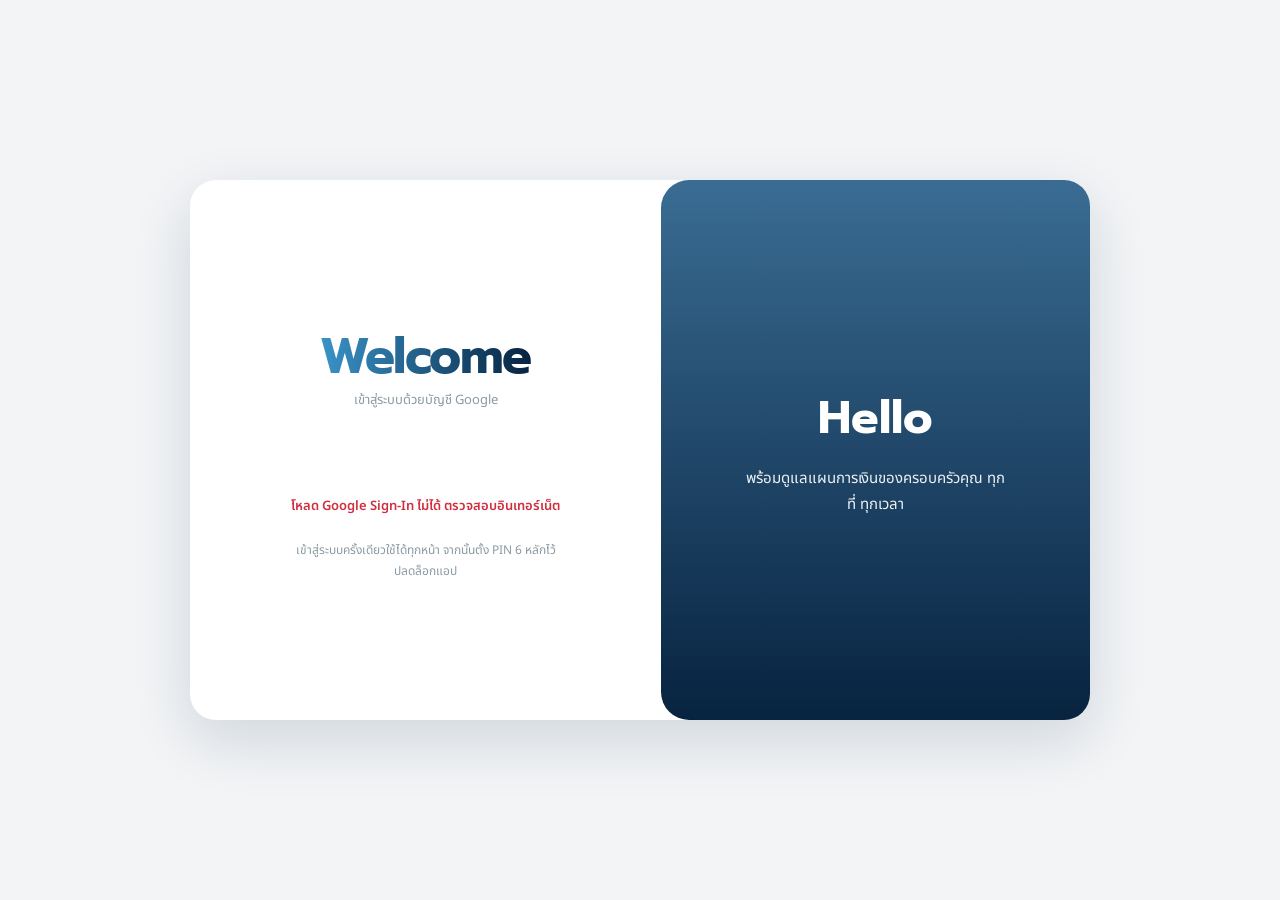
==== commit 8a9a072c: "Add files via upload" ====
--- a/bookshelf/index.html
+++ b/bookshelf/index.html
@@ -4,7 +4,7 @@
 <meta charset="UTF-8">
 <meta name="viewport" content="width=device-width, initial-scale=1, viewport-fit=cover">
 <title>My Bookshelf — My Family Funds</title>
-<meta name="theme-color" content="#00C2A8">
+<meta name="theme-color" content="#072340">
 <link rel="preconnect" href="https://fonts.googleapis.com">
 <link href="https://fonts.googleapis.com/css2?family=Prompt:wght@500;600;700&family=Noto+Sans+Thai:wght@400;500;600;700&display=swap" rel="stylesheet">
 <link rel="stylesheet" href="../shell.css">
@@ -35,6 +35,7 @@
 </div>
 
 <script src="../config.js"></script>
+<script src="../admin-login.js"></script>
 <script src="../portfolio/auth-open.js"></script>
 <script>
 (function(){
@@ -202,13 +203,7 @@
     return;
   }
   const lastSync=localStorage.getItem('sheet_last_sync_bookshelf');
-  el.innerHTML=`
-    <div class="mff-sync-bar">
-      <div class="mff-sync-bar-status">☁️ เชื่อมต่อ Google Sheets แล้ว${lastSync?(' • ซิงก์ล่าสุด '+esc(lastSync)):''}</div>
-      <div class="mff-sync-bar-actions">
-        <a href="../settings/index.html" class="mff-sync-bar-btn" style="text-decoration:none;display:inline-block">จัดการซิงก์ที่ Setting</a>
-      </div>
-    </div>`;
+  el.innerHTML=''; // ซิงก์อัตโนมัติแล้ว ไม่ต้องแสดงแถบสถานะ
 }
 function openConnectSheetsForm(){
   const cid=localStorage.getItem('google_client_id')||'';
--- a/shell.css
+++ b/shell.css
@@ -10,18 +10,18 @@
   --ink:#2E3A42;
   --ink-soft:#5C6B74;
   --ink-faint:#8B9AA3;
-  --primary:#00C2A8;
-  --primary-light:#00967F;
-  --primary-soft:#DFF7F1;
+  --primary:#072340;
+  --primary-light:#3A6C93;
+  --primary-soft:#E3EBF1;
   --line:#E1E6EA;
-  --gold:#F0C33C;
-  --gold-text:#A87B0C;
+  --gold:#C89B3C;
+  --gold-text:#8C6A20;
   --income:#1F9D6C;
   --income-soft:#DCEFE4;
   --expense:#E0654B;
   --expense-soft:#F3DFDA;
-  --invest:#6C63FF;
-  --invest-soft:#ECEBFF;
+  --invest:#8B6BC9;
+  --invest-soft:#E5DFF3;
   --shadow-card: 0 2px 10px rgba(46,58,66,.07);
   --shadow-hero: 0 4px 18px rgba(46,58,66,.08);
   --shadow-inset: none;
@@ -86,7 +86,7 @@
 .mff-hero{padding:6px 22px 6px;color:var(--ink);position:relative}
 .mff-hero .eyebrow{
   font-size:13px;font-weight:700;margin:0 0 4px;
-  background:linear-gradient(90deg,var(--primary),var(--gold-text));
+  background:linear-gradient(90deg,var(--primary),var(--primary));
   -webkit-background-clip:text;background-clip:text;color:transparent;
 }
 .mff-hero h1{font-size:26px;line-height:1.25;margin:0;font-weight:700;color:var(--ink)}
@@ -113,7 +113,7 @@
 }
 .mff-card:active{transform:scale(.97)}
 .mff-card .ribbon{
-  position:absolute;top:10px;right:10px;background:var(--gold);color:#4A3600;
+  position:absolute;top:10px;right:10px;background:var(--gold);color:#3D2E0A;
   font-size:9.5px;font-weight:700;padding:2px 7px;border-radius:999px;
 }
 .mff-card .icon-wrap{
@@ -146,7 +146,8 @@
   text-decoration:none;position:relative;
 }
 .mff-navbtn svg{width:22px;height:22px}
-.mff-navbtn.active{color:var(--primary)}
+.mff-navbtn.active{color:var(--primary);border:0;outline:0;box-shadow:none}
+.mff-navbtn:focus,.mff-navbtn:focus-visible{border:0;outline:0;box-shadow:none}
 .mff-navbtn .mff-badge-dot{
   position:absolute;top:0;right:10px;min-width:15px;height:15px;padding:0 3px;border-radius:999px;
   background:var(--expense);color:#fff;font-size:9px;font-weight:800;line-height:15px;text-align:center;
@@ -206,13 +207,13 @@
 
 /* connect banner (Google Sheets not linked yet) */
 .mff-banner{
-  margin:14px 20px 0;background:#FFF6E9;border:1px solid #F1D9A8;color:#A87B0C;
+  margin:14px 20px 0;background:#FFF6E9;border:1px solid #F1D9A8;color:#6B4E17;
   border-radius:14px;padding:12px 14px;font-size:12.5px;line-height:1.6;
   display:flex;align-items:center;justify-content:space-between;gap:10px;
 }
 .mff-banner b{display:block;font-size:13px;margin-bottom:1px}
 .mff-banner button{
-  flex:none;border:0;background:#6B4FA0;color:#fff;font-weight:700;font-size:12px;
+  flex:none;border:0;background:var(--primary);color:#fff;font-weight:700;font-size:12px;
   border-radius:10px;padding:8px 12px;cursor:pointer;
 }
 
@@ -527,3 +528,18 @@
 .mff-money-section,.mff-sheet,.mff-money-tab,.mff-settings-card,.mff-sync-bar,.mff-banner{
   box-shadow:var(--shadow-card) !important;border:1px solid var(--line);
 }
+
+/* ---- home: 6 menu cards fit one phone screen, no scrolling ---- */
+.mff-home .mff-app{display:flex;flex-direction:column;height:100svh;min-height:0;padding-bottom:calc(68px + var(--safe-b))}
+.mff-home .mff-hero-wrap{flex:none;padding-bottom:36px}
+.mff-home .mff-grid{flex:1;min-height:0;grid-template-rows:repeat(3,minmax(0,1fr));gap:12px;margin-top:-26px;padding-bottom:14px}
+.mff-home .mff-card{padding:22px 10px 8px;gap:6px;justify-content:flex-start;min-height:0;overflow:hidden}
+.mff-home .mff-card .icon-wrap,.mff-home .mff-card .avatar{width:44px;height:44px}
+.mff-home .mff-card .icon-wrap{border-radius:14px}
+.mff-home .mff-card .icon-wrap svg{width:24px;height:24px}
+.mff-home .mff-card .avatar svg{width:26px;height:26px}
+.mff-home .mff-card h3{font-size:15px;margin:0}
+.mff-home .mff-card p{font-size:11px;line-height:1.35}
+@media (max-height:620px){.mff-home .mff-card p{display:none}}
+
+.mff-home .mff-card p{display:-webkit-box;-webkit-line-clamp:2;-webkit-box-orient:vertical;overflow:hidden}
